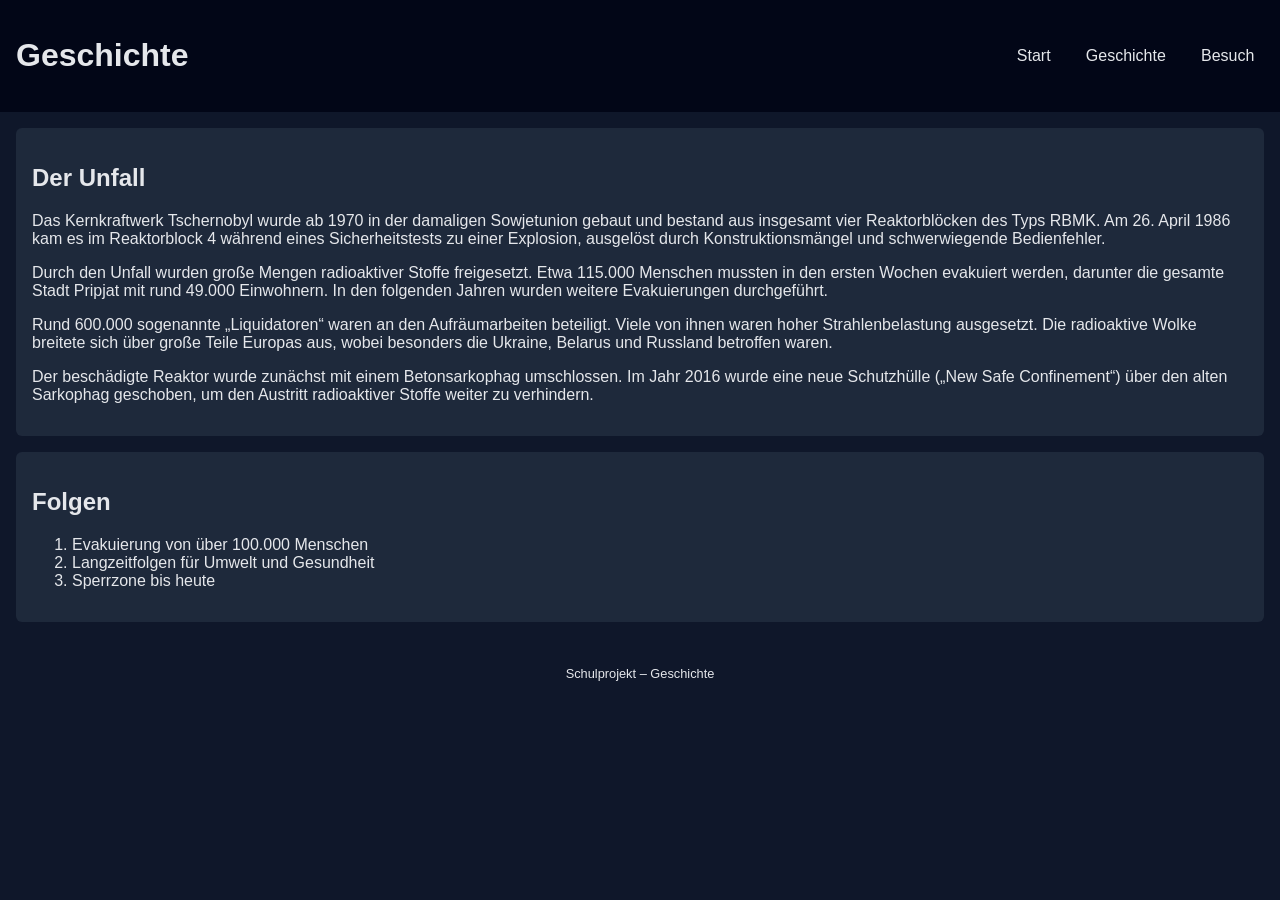
==== Website_Präsi/history.html @ bd39e34d "Präsentationswebsite erstellt" ====
<!DOCTYPE html>
<html lang="de">
<head>
  <meta charset="UTF-8">
  <meta name="viewport" content="width=device-width, initial-scale=1.0">
  <title>Geschichte von Tschernobyl</title>
  <link rel="stylesheet" href="css/style.css">
</head>
<body>

<header class="header">
  <h1>Geschichte</h1>
  <nav class="nav">
    <a href="index.html">Start</a>
    <a href="history.html">Geschichte</a>
    <a href="visit.html">Besuch</a>
  </nav>
</header>

<main class="content single">
  <article class="card">
    <h2>Der Unfall</h2>
    <p>
   <p>
Das Kernkraftwerk Tschernobyl wurde ab 1970 in der damaligen Sowjetunion
gebaut und bestand aus insgesamt vier Reaktorblöcken des Typs RBMK.
Am 26. April 1986 kam es im Reaktorblock 4 während eines Sicherheitstests
zu einer Explosion, ausgelöst durch Konstruktionsmängel und
schwerwiegende Bedienfehler.
</p>

<p>
Durch den Unfall wurden große Mengen radioaktiver Stoffe freigesetzt.
Etwa 115.000 Menschen mussten in den ersten Wochen evakuiert werden,
darunter die gesamte Stadt Pripjat mit rund 49.000 Einwohnern.
In den folgenden Jahren wurden weitere Evakuierungen durchgeführt.
</p>

<p>
Rund 600.000 sogenannte „Liquidatoren“ waren an den Aufräumarbeiten
beteiligt. Viele von ihnen waren hoher Strahlenbelastung ausgesetzt.
Die radioaktive Wolke breitete sich über große Teile Europas aus,
wobei besonders die Ukraine, Belarus und Russland betroffen waren.
</p>

<p>
Der beschädigte Reaktor wurde zunächst mit einem Betonsarkophag
umschlossen. Im Jahr 2016 wurde eine neue Schutzhülle („New Safe
Confinement“) über den alten Sarkophag geschoben, um den Austritt
radioaktiver Stoffe weiter zu verhindern.
</p>

    </p>
  </article>

  <article class="card">
    <h2>Folgen</h2>
    <ol>
      <li>Evakuierung von über 100.000 Menschen</li>
      <li>Langzeitfolgen für Umwelt und Gesundheit</li>
      <li>Sperrzone bis heute</li>
    </ol>
  </article>
</main>

<footer class="footer">
  <p>Schulprojekt – Geschichte</p>
</footer>

</body>
</html>
---- Website_Präsi/css/style.css ----
:root {
  --bg: #0f172a;
  --card: #1e293b;
  --text: #e5e7eb;
  --accent: #38bdf8;
  --space: 1rem;
}

* {
  box-sizing: border-box;
}

body {
  margin: 0;
  font-family: Arial, sans-serif;
  background: var(--bg);
  color: var(--text);
}

.header {
  position: sticky;
  z-index: 1000;
  top: 0;
  background: #020617;
  padding: var(--space);
  display: flex;
  justify-content: space-between;
  align-items: center;
}

.nav {
  display: flex;
  gap: var(--space);
}

.nav a {
  color: var(--text);
  text-decoration: none;
  padding: 0.3rem 0.6rem;
}

.nav a:hover {
  background: var(--accent);
  color: #000;
}

.layout {
  display: grid;
  grid-template-columns: 3fr 1fr;
  gap: var(--space);
  padding: var(--space);
}

.content {
  display: flex;
  flex-direction: column;
  gap: var(--space);
}

.single {
  padding: var(--space);
}

.sidebar {
  background: var(--card);
  padding: var(--space);
}

.card {
  background: var(--card);
  padding: var(--space);
  border-radius: 6px;
  transition: transform 0.3s;
}

.card:hover {
  transform: translateY(-4px);
}

table {
  width: 100%;
  border-collapse: collapse;
}

th, td {
  border: 1px solid #334155;
  padding: 0.4rem;
}

.form {
  max-width: 400px;
  display: flex;
  flex-direction: column;
  gap: var(--space);
}

.form input,
.form select,
.form textarea {
  width: 100%;
  padding: 0.4rem;
}

.form input:focus,
.form textarea:focus {
  outline: 2px solid var(--accent);
}

button {
  background: var(--accent);
  border: none;
  padding: 0.6rem;
  cursor: pointer;
}

button:hover {
  opacity: 0.8;
}

.video-wrapper {
  aspect-ratio: 16 / 9;
}

.video-wrapper iframe {
  width: 100%;
  height: 100%;
}

.footer {
  text-align: center;
  padding: var(--space);
  font-size: 0.8rem;
}

/* Responsive */
@media (max-width: 800px) {
  .layout {
    grid-template-columns: 1fr;
  }

  .sidebar {
    order: 2;
  }
}

.nav {
  display: flex;
  gap: var(--space);
  flex-wrap: wrap;          /* erlaubt Umbruch */
  justify-content: flex-end;
}

@media (max-width: 500px) {
  .header {
    flex-direction: column; /* Titel oben, Menü darunter */
    align-items: flex-start;
    gap: 0.5rem;
  }

  .nav {
    width: 100%;
    justify-content: flex-start;
    gap: 0.5rem;
  }

  .nav a {
    font-size: 0.95rem;
    padding: 0.35rem 0.5rem;
  }
}

.sidebar-image {
  width: 100%;
  margin-top: 1rem;
  border-radius: 6px;
  opacity: 0.9;
}

.sidebar-image:hover {
  opacity: 1;
}
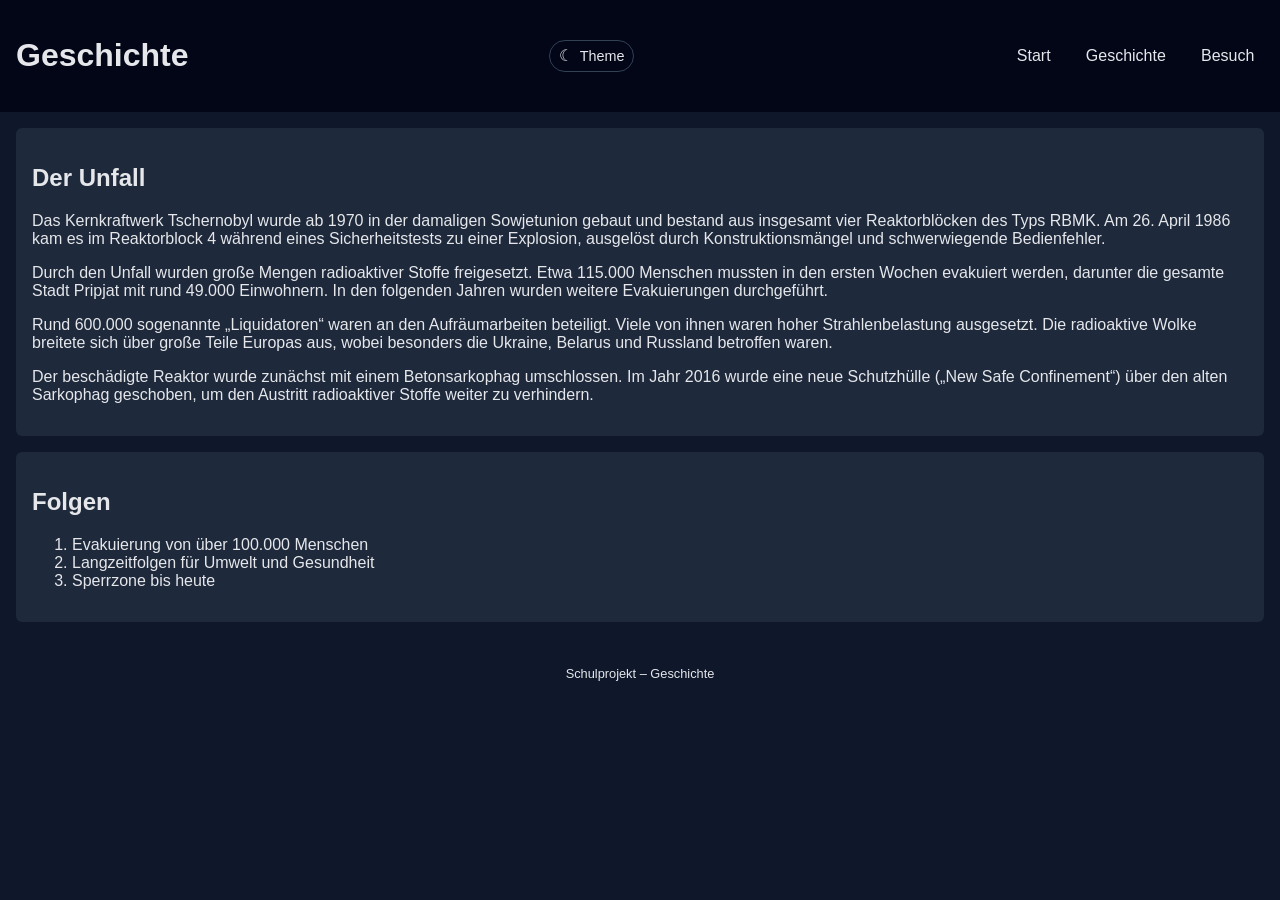
==== commit 3804dca5: "made live server to serve videolink and some small changes" ====
--- a/Website_Präsi/history.html
+++ b/Website_Präsi/history.html
@@ -10,6 +10,14 @@
 
 <header class="header">
   <h1>Geschichte</h1>
+  <div class="theme">
+  <input type="checkbox" id="theme-toggle" class="theme__toggle">
+  <label for="theme-toggle" class="theme__label" title="Dark/Light umschalten">
+    <span class="theme__icon" aria-hidden="true">☾</span>
+    <span class="theme__text">Theme</span>
+  </label>
+</div>
+
   <nav class="nav">
     <a href="index.html">Start</a>
     <a href="history.html">Geschichte</a>
--- a/Website_Präsi/css/style.css
+++ b/Website_Präsi/css/style.css
@@ -1,10 +1,15 @@
 :root {
+  /* Default: Dark */
   --bg: #0f172a;
   --card: #1e293b;
   --text: #e5e7eb;
+  --muted: #94a3b8;
+  --border: #334155;
+  --header: #020617;
   --accent: #38bdf8;
   --space: 1rem;
 }
+
 
 * {
   box-sizing: border-box;
@@ -19,14 +24,15 @@
 
 .header {
   position: sticky;
-  z-index: 1000;
   top: 0;
-  background: #020617;
+  z-index: 9999;
+  background: var(--header);
   padding: var(--space);
   display: flex;
   justify-content: space-between;
   align-items: center;
 }
+
 
 .nav {
   display: flex;
@@ -83,7 +89,7 @@
 }
 
 th, td {
-  border: 1px solid #334155;
+  border: 1px solid var(--border);
   padding: 0.4rem;
 }
 
@@ -108,11 +114,13 @@
 
 button {
   background: var(--accent);
+  color: var(--bg);
   border: none;
   padding: 0.6rem;
   cursor: pointer;
 }
 
+
 button:hover {
   opacity: 0.8;
 }
@@ -132,7 +140,7 @@
   font-size: 0.8rem;
 }
 
-/* Responsive */
+
 @media (max-width: 800px) {
   .layout {
     grid-template-columns: 1fr;
@@ -143,16 +151,15 @@
   }
 }
 
-.nav {
-  display: flex;
-  gap: var(--space);
-  flex-wrap: wrap;          /* erlaubt Umbruch */
-  justify-content: flex-end;
-}
+.nav a:hover {
+  background: var(--accent);
+  color: var(--bg);
+}
+
 
 @media (max-width: 500px) {
   .header {
-    flex-direction: column; /* Titel oben, Menü darunter */
+    flex-direction: column; 
     align-items: flex-start;
     gap: 0.5rem;
   }
@@ -180,4 +187,65 @@
   opacity: 1;
 }
 
-
+/* Theme Toggle UI */
+.theme {
+  display: flex;
+  align-items: center;
+  gap: 0.5rem;
+  margin-right: 0.75rem;
+}
+
+.theme__toggle {
+  position: absolute;
+  opacity: 0;
+  pointer-events: none;
+}
+
+.theme__label {
+  display: inline-flex;
+  align-items: center;
+  gap: 0.4rem;
+  padding: 0.35rem 0.55rem;
+  border: 1px solid var(--border);
+  border-radius: 999px;
+  cursor: pointer;
+  user-select: none;
+}
+
+.theme__label:hover {
+  background: var(--accent);
+  color: #000;
+}
+
+.theme__text {
+  font-size: 0.9rem;
+}
+
+/* Light mode: wenn Toggle aktiv ist, ändern wir Variablen über :has() */
+body:has(#theme-toggle:checked) {
+  --bg: #f8fafc;
+  --card: #ffffff;
+  --text: #0f172a;
+  --muted: #475569;
+  --border: #cbd5e1;
+  --header: #e2e8f0;
+  --accent: #2563eb;
+}
+
+/* Optional: Icon wechselt */
+body:has(#theme-toggle:checked) .theme__icon {
+  content: "☀";
+}
+
+/* Mobile: Theme + Nav schön umbrechen */
+@media (max-width: 500px) {
+  .header {
+    align-items: stretch;
+  }
+
+  .theme {
+    margin-right: 0;
+  }
+}
+
+
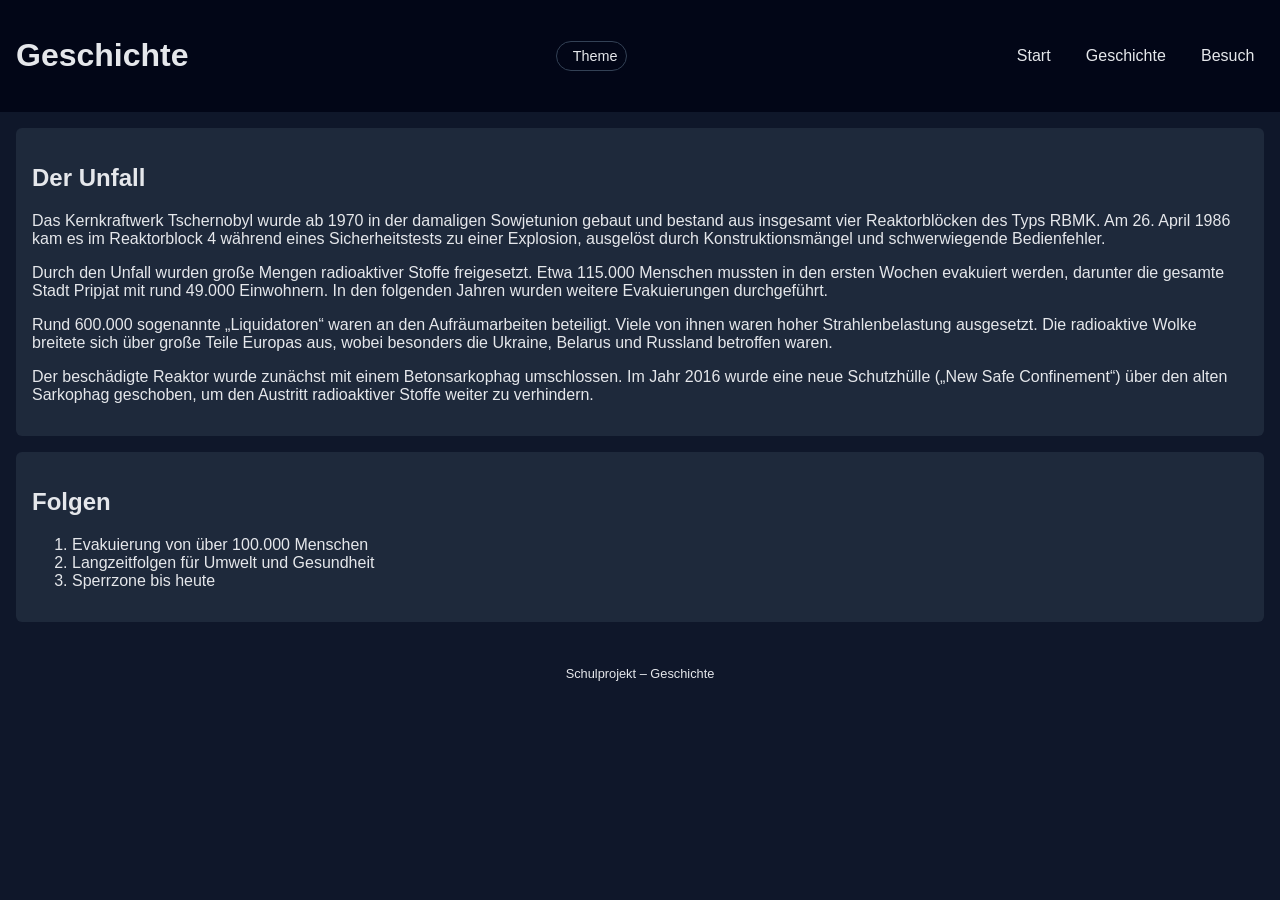
==== commit 6db2b6d1: "added in a radiation map" ====
--- a/Website_Präsi/history.html
+++ b/Website_Präsi/history.html
@@ -13,7 +13,7 @@
   <div class="theme">
   <input type="checkbox" id="theme-toggle" class="theme__toggle">
   <label for="theme-toggle" class="theme__label" title="Dark/Light umschalten">
-    <span class="theme__icon" aria-hidden="true">☾</span>
+    <span class="theme__icon" aria-hidden="true"></span>
     <span class="theme__text">Theme</span>
   </label>
 </div>
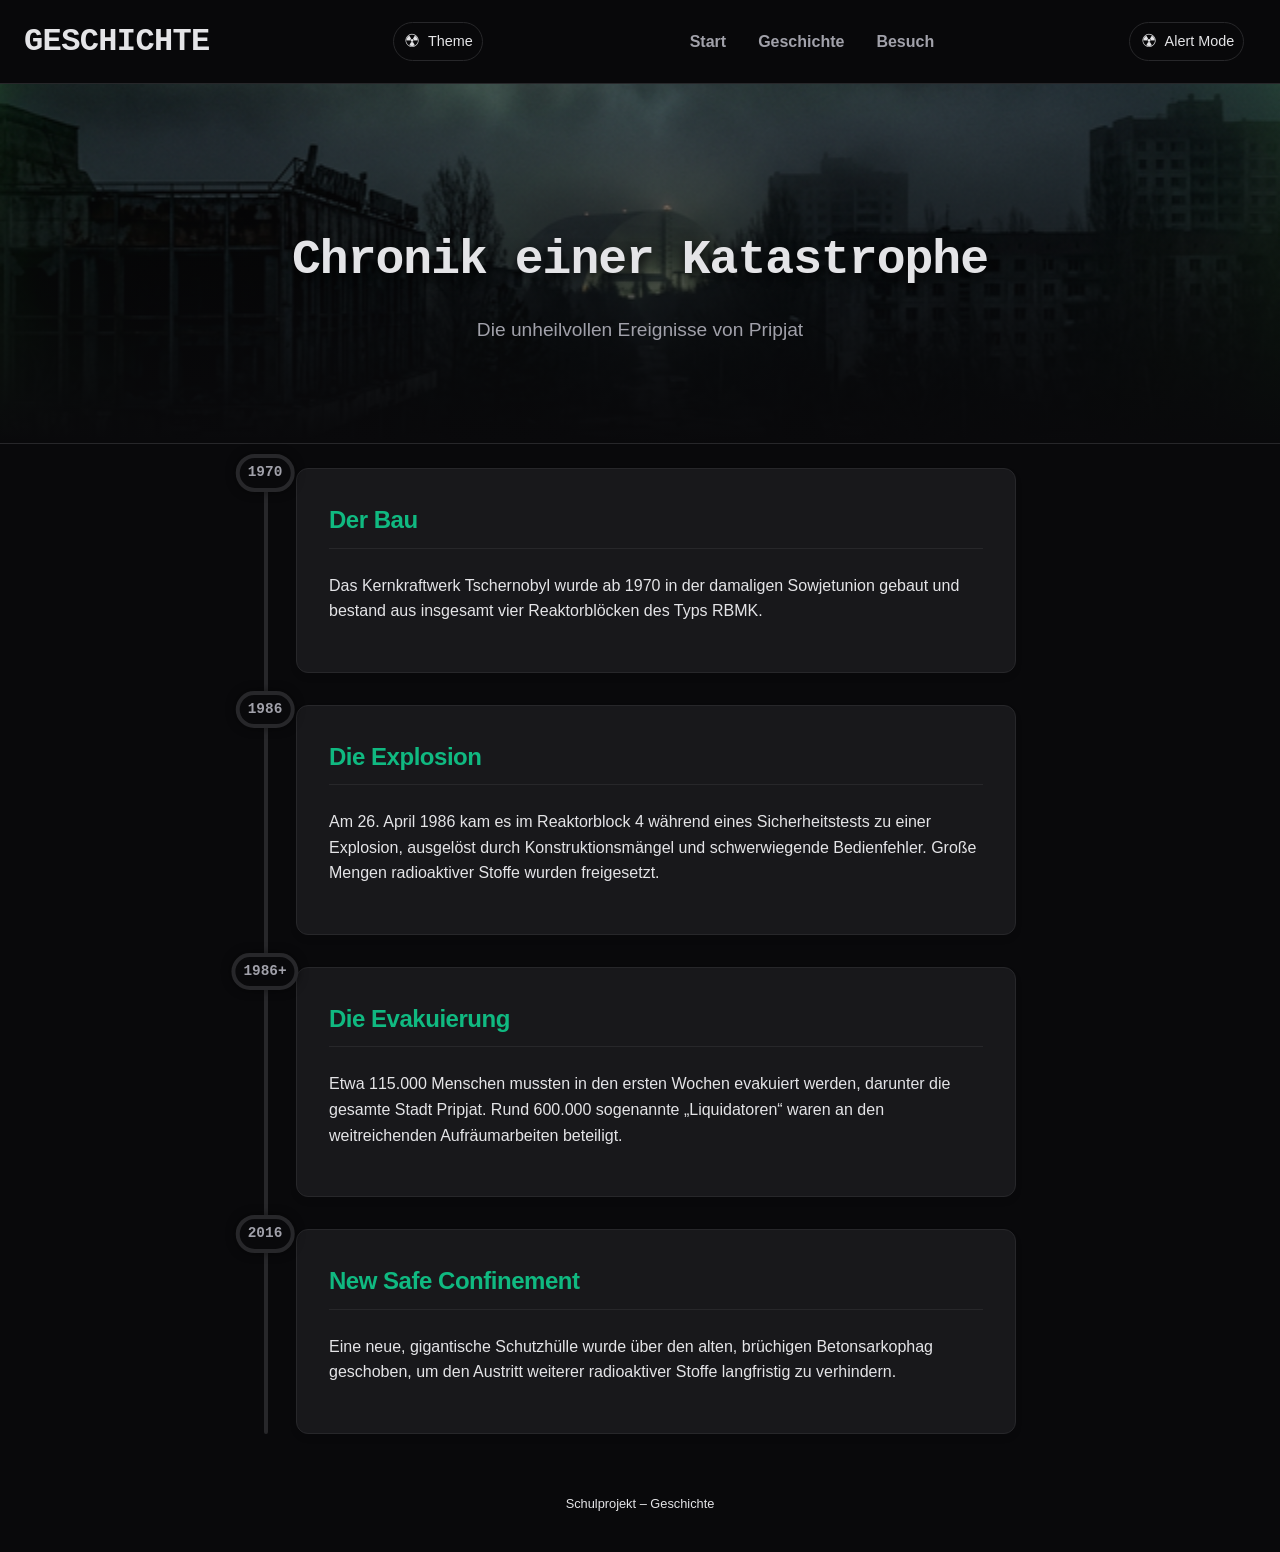
==== commit 0b63a327: "Präsi Website refurbished" ====
--- a/Website_Präsi/history.html
+++ b/Website_Präsi/history.html
@@ -1,79 +1,82 @@
 <!DOCTYPE html>
 <html lang="de">
+
 <head>
   <meta charset="UTF-8">
   <meta name="viewport" content="width=device-width, initial-scale=1.0">
   <title>Geschichte von Tschernobyl</title>
   <link rel="stylesheet" href="css/style.css">
 </head>
+
 <body>
 
-<header class="header">
-  <h1>Geschichte</h1>
-  <div class="theme">
-  <input type="checkbox" id="theme-toggle" class="theme__toggle">
-  <label for="theme-toggle" class="theme__label" title="Dark/Light umschalten">
-    <span class="theme__icon" aria-hidden="true"></span>
-    <span class="theme__text">Theme</span>
-  </label>
-</div>
+  <header class="header">
+    <h1>Geschichte</h1>
+    <div class="theme">
+      <input type="checkbox" id="theme-toggle" class="theme__toggle">
+      <label for="theme-toggle" class="theme__label" title="Dark/Light umschalten">
+        <span class="theme__icon" aria-hidden="true"></span>
+        <span class="theme__text">Theme</span>
+      </label>
+    </div>
 
-  <nav class="nav">
-    <a href="index.html">Start</a>
-    <a href="history.html">Geschichte</a>
-    <a href="visit.html">Besuch</a>
-  </nav>
-</header>
+    <nav class="nav">
+      <a href="index.html">Start</a>
+      <a href="history.html">Geschichte</a>
+      <a href="visit.html">Besuch</a>
+    </nav>
+    <div class="theme">
+      <input type="checkbox" id="theme-toggle" class="theme__toggle">
+      <label for="theme-toggle" class="theme__label" title="High/Low Radiation Mode">
+        <span class="theme__icon" aria-hidden="true"></span>
+        <span class="theme__text">Alert Mode</span>
+      </label>
+    </div>
+  </header>
 
-<main class="content single">
-  <article class="card">
-    <h2>Der Unfall</h2>
-    <p>
-   <p>
-Das Kernkraftwerk Tschernobyl wurde ab 1970 in der damaligen Sowjetunion
-gebaut und bestand aus insgesamt vier Reaktorblöcken des Typs RBMK.
-Am 26. April 1986 kam es im Reaktorblock 4 während eines Sicherheitstests
-zu einer Explosion, ausgelöst durch Konstruktionsmängel und
-schwerwiegende Bedienfehler.
-</p>
+  <section class="hero-section" style="height: 40vh; min-height: 250px;">
+    <div class="hero-content">
+      <h2>Chronik einer Katastrophe</h2>
+      <p>Die unheilvollen Ereignisse von Pripjat</p>
+    </div>
+  </section>
 
-<p>
-Durch den Unfall wurden große Mengen radioaktiver Stoffe freigesetzt.
-Etwa 115.000 Menschen mussten in den ersten Wochen evakuiert werden,
-darunter die gesamte Stadt Pripjat mit rund 49.000 Einwohnern.
-In den folgenden Jahren wurden weitere Evakuierungen durchgeführt.
-</p>
+  <main class="content single timeline-container">
+    <div class="timeline">
+      <div class="timeline-item card">
+        <div class="timeline-marker">1970</div>
+        <h2>Der Bau</h2>
+        <p>Das Kernkraftwerk Tschernobyl wurde ab 1970 in der damaligen Sowjetunion gebaut und bestand aus insgesamt
+          vier Reaktorblöcken des Typs RBMK.</p>
+      </div>
 
-<p>
-Rund 600.000 sogenannte „Liquidatoren“ waren an den Aufräumarbeiten
-beteiligt. Viele von ihnen waren hoher Strahlenbelastung ausgesetzt.
-Die radioaktive Wolke breitete sich über große Teile Europas aus,
-wobei besonders die Ukraine, Belarus und Russland betroffen waren.
-</p>
+      <div class="timeline-item card">
+        <div class="timeline-marker accent-marker">1986</div>
+        <h2>Die Explosion</h2>
+        <p>Am 26. April 1986 kam es im Reaktorblock 4 während eines Sicherheitstests zu einer Explosion, ausgelöst durch
+          Konstruktionsmängel und schwerwiegende Bedienfehler. Große Mengen radioaktiver Stoffe wurden freigesetzt.</p>
+      </div>
 
-<p>
-Der beschädigte Reaktor wurde zunächst mit einem Betonsarkophag
-umschlossen. Im Jahr 2016 wurde eine neue Schutzhülle („New Safe
-Confinement“) über den alten Sarkophag geschoben, um den Austritt
-radioaktiver Stoffe weiter zu verhindern.
-</p>
+      <div class="timeline-item card">
+        <div class="timeline-marker">1986+</div>
+        <h2>Die Evakuierung</h2>
+        <p>Etwa 115.000 Menschen mussten in den ersten Wochen evakuiert werden, darunter die gesamte Stadt Pripjat. Rund
+          600.000 sogenannte „Liquidatoren“ waren an den weitreichenden Aufräumarbeiten beteiligt.</p>
+      </div>
 
-    </p>
-  </article>
+      <div class="timeline-item card">
+        <div class="timeline-marker">2016</div>
+        <h2>New Safe Confinement</h2>
+        <p>Eine neue, gigantische Schutzhülle wurde über den alten, brüchigen Betonsarkophag geschoben, um den Austritt
+          weiterer radioaktiver Stoffe langfristig zu verhindern.</p>
+      </div>
+    </div>
+  </main>
 
-  <article class="card">
-    <h2>Folgen</h2>
-    <ol>
-      <li>Evakuierung von über 100.000 Menschen</li>
-      <li>Langzeitfolgen für Umwelt und Gesundheit</li>
-      <li>Sperrzone bis heute</li>
-    </ol>
-  </article>
-</main>
-
-<footer class="footer">
-  <p>Schulprojekt – Geschichte</p>
-</footer>
+  <footer class="footer">
+    <p>Schulprojekt – Geschichte</p>
+  </footer>
 
 </body>
-</html>
+
+</html>
--- a/Website_Präsi/css/style.css
+++ b/Website_Präsi/css/style.css
@@ -1,13 +1,24 @@
 :root {
-  /* Default: Dark */
-  --bg: #0f172a;
-  --card: #1e293b;
-  --text: #e5e7eb;
-  --muted: #94a3b8;
-  --border: #334155;
-  --header: #020617;
-  --accent: #38bdf8;
-  --space: 1rem;
+  /* Default: Dark / Low Radiation Mode */
+  --bg: #09090b;
+  /* Very dark grey, almost black */
+  --card: #18181b;
+  /* Slightly lighter dark grey for cards */
+  --text: #e4e4e7;
+  /* Off-white text */
+  --muted: #a1a1aa;
+  /* Muted grey text */
+  --border: #27272a;
+  /* Dark border */
+  --header: rgba(9, 9, 11, 0.8);
+  /* Translucent header for glassmorphism */
+  --accent: #10b981;
+  /* Toxic green accent */
+  --accent-glow: rgba(16, 185, 129, 0.2);
+  /* Glow effect for green */
+  --accent-hover: #059669;
+  /* Darker green on hover */
+  --space: 1.5rem;
 }
 
 
@@ -15,11 +26,29 @@
   box-sizing: border-box;
 }
 
+@import url('https://fonts.googleapis.com/css2?family=Inter:wght@300;400;600;800&family=Roboto+Mono:wght@400;700&display=swap');
+
 body {
   margin: 0;
-  font-family: Arial, sans-serif;
+  font-family: 'Inter', sans-serif;
   background: var(--bg);
   color: var(--text);
+  line-height: 1.6;
+  transition: background-color 0.5s ease, color 0.5s ease;
+}
+
+h1,
+h2,
+h3 {
+  letter-spacing: -0.02em;
+}
+
+h1 {
+  font-family: 'Roboto Mono', monospace;
+  font-weight: 800;
+  text-transform: uppercase;
+  font-size: 2rem;
+  margin: 0;
 }
 
 .header {
@@ -27,27 +56,67 @@
   top: 0;
   z-index: 9999;
   background: var(--header);
-  padding: var(--space);
+  backdrop-filter: blur(12px);
+  -webkit-backdrop-filter: blur(12px);
+  border-bottom: 1px solid var(--border);
+  padding: 1rem var(--space);
   display: flex;
   justify-content: space-between;
   align-items: center;
-}
-
+  transition: background-color 0.5s ease, border-color 0.5s ease;
+}
+
+.header-content {
+  display: flex;
+  align-items: center;
+  gap: 2rem;
+}
+
+.hero-section {
+  width: 100%;
+  height: 60vh;
+  min-height: 400px;
+  background: linear-gradient(to bottom, rgba(9, 9, 11, 0.3), rgba(9, 9, 11, 1)), url('../images/chernobyl_bg.webp') center/cover no-repeat;
+  display: flex;
+  align-items: center;
+  justify-content: center;
+  text-align: center;
+  padding: 2rem;
+  border-bottom: 1px solid var(--border);
+}
+
+.hero-content h2 {
+  font-family: 'Roboto Mono', monospace;
+  font-size: 3rem;
+  color: var(--text);
+  margin-bottom: 1rem;
+  text-shadow: 0 4px 12px rgba(0, 0, 0, 0.8);
+}
+
+.hero-content p {
+  font-size: 1.2rem;
+  color: var(--muted);
+  max-width: 600px;
+  margin: 0 auto;
+}
 
 .nav {
   display: flex;
-  gap: var(--space);
+  gap: 0.5rem;
 }
 
 .nav a {
-  color: var(--text);
+  color: var(--muted);
   text-decoration: none;
-  padding: 0.3rem 0.6rem;
+  padding: 0.5rem 0.75rem;
+  border-radius: 4px;
+  font-weight: 600;
+  transition: all 0.3s ease;
 }
 
 .nav a:hover {
-  background: var(--accent);
-  color: #000;
+  background: var(--accent-glow);
+  color: var(--accent);
 }
 
 .layout {
@@ -74,13 +143,82 @@
 
 .card {
   background: var(--card);
-  padding: var(--space);
-  border-radius: 6px;
-  transition: transform 0.3s;
+  padding: 2rem;
+  border-radius: 12px;
+  border: 1px solid var(--border);
+  box-shadow: 0 4px 6px rgba(0, 0, 0, 0.1);
+  transition: all 0.4s cubic-bezier(0.175, 0.885, 0.32, 1.275);
 }
 
 .card:hover {
-  transform: translateY(-4px);
+  transform: translateY(-5px);
+  box-shadow: 0 10px 20px rgba(0, 0, 0, 0.2), 0 0 15px var(--accent-glow);
+  border-color: var(--accent);
+}
+
+.card h2 {
+  margin-top: 0;
+  color: var(--accent);
+  border-bottom: 1px solid var(--border);
+  padding-bottom: 0.5rem;
+  margin-bottom: 1.5rem;
+}
+
+/* Timeline specific styles */
+.timeline-container {
+  max-width: 800px;
+  margin: 0 auto;
+}
+
+.timeline {
+  position: relative;
+  padding-left: 2rem;
+  display: flex;
+  flex-direction: column;
+  gap: 2rem;
+}
+
+.timeline::before {
+  content: '';
+  position: absolute;
+  top: 0;
+  bottom: 0;
+  left: 0;
+  width: 4px;
+  background: var(--border);
+  border-radius: 4px;
+}
+
+.timeline-item {
+  position: relative;
+}
+
+.timeline-marker {
+  position: absolute;
+  top: -15px;
+  left: -2rem;
+  transform: translateX(-50%);
+  background: var(--bg);
+  border: 4px solid var(--border);
+  color: var(--muted);
+  font-weight: bold;
+  font-size: 0.9rem;
+  padding: 0.2rem 0.5rem;
+  border-radius: 20px;
+  box-shadow: 0 0 10px rgba(0, 0, 0, 0.5);
+  font-family: 'Roboto Mono', monospace;
+  transition: all 0.3s ease;
+}
+
+.timeline-item:hover .timeline-marker {
+  border-color: var(--accent);
+  color: var(--accent);
+  box-shadow: 0 0 15px var(--accent-glow);
+}
+
+.timeline-item:hover .accent-marker {
+  background: var(--accent);
+  color: #fff;
 }
 
 table {
@@ -88,45 +226,73 @@
   border-collapse: collapse;
 }
 
-th, td {
+th,
+td {
   border: 1px solid var(--border);
   padding: 0.4rem;
 }
 
 .form {
-  max-width: 400px;
+  max-width: 500px;
   display: flex;
   flex-direction: column;
-  gap: var(--space);
+  gap: 1.2rem;
+}
+
+.form label {
+  display: flex;
+  flex-direction: column;
+  font-weight: 600;
+  font-size: 0.9rem;
+  color: var(--muted);
+  gap: 0.4rem;
 }
 
 .form input,
 .form select,
 .form textarea {
   width: 100%;
-  padding: 0.4rem;
+  padding: 0.8rem;
+  background: var(--bg);
+  border: 1px solid var(--border);
+  border-radius: 6px;
+  color: var(--text);
+  font-family: inherit;
+  transition: all 0.3s ease;
 }
 
 .form input:focus,
+.form select:focus,
 .form textarea:focus {
-  outline: 2px solid var(--accent);
+  outline: none;
+  border-color: var(--accent);
+  box-shadow: 0 0 0 3px var(--accent-glow);
 }
 
 button {
   background: var(--accent);
-  color: var(--bg);
+  color: #fff;
   border: none;
-  padding: 0.6rem;
+  padding: 0.8rem 1.5rem;
+  border-radius: 6px;
+  font-weight: 600;
+  font-size: 1rem;
   cursor: pointer;
-}
-
+  transition: all 0.3s ease;
+  align-self: flex-start;
+}
 
 button:hover {
-  opacity: 0.8;
+  background: var(--accent-hover);
+  transform: translateY(-2px);
+  box-shadow: 0 4px 12px var(--accent-glow);
 }
 
 .video-wrapper {
   aspect-ratio: 16 / 9;
+  border-radius: 8px;
+  overflow: hidden;
+  border: 1px solid var(--border);
 }
 
 .video-wrapper iframe {
@@ -159,7 +325,7 @@
 
 @media (max-width: 500px) {
   .header {
-    flex-direction: column; 
+    flex-direction: column;
     align-items: flex-start;
     gap: 0.5rem;
   }
@@ -187,7 +353,7 @@
   opacity: 1;
 }
 
-/* Theme Toggle UI */
+
 .theme {
   display: flex;
   align-items: center;
@@ -221,7 +387,7 @@
   font-size: 0.9rem;
 }
 
-/* Light mode: wenn Toggle aktiv ist, ändern wir Variablen über :has() */
+
 body:has(#theme-toggle:checked) {
   --bg: #f8fafc;
   --card: #ffffff;
@@ -232,12 +398,25 @@
   --accent: #2563eb;
 }
 
-/* Optional: Icon wechselt */
-body:has(#theme-toggle:checked) .theme__icon {
-  content: "☀";
-}
-
-/* Mobile: Theme + Nav schön umbrechen */
+.theme__icon {
+  display: inline-block;
+  width: 1.2em;
+  text-align: center;
+}
+
+.theme__icon::before {
+  content: "☢";
+  /* Changed from moon to radiation symbol */
+  font-size: 1.1rem;
+  line-height: 1;
+}
+
+body:has(#theme-toggle:checked) .theme__icon::before {
+  content: "☢";
+  /* Same symbol, just indicates mode change */
+}
+
+
 @media (max-width: 500px) {
   .header {
     align-items: stretch;
@@ -249,3 +428,25 @@
 }
 
 
+
+
+.muted {
+  color: var(--muted);
+  margin-top: 0.25rem;
+}
+
+
+.map-wrapper {
+  aspect-ratio: 16 / 10;
+  width: 100%;
+  border-radius: 6px;
+  overflow: hidden;
+  border: 1px solid var(--border);
+}
+
+.map-wrapper iframe {
+  width: 100%;
+  height: 100%;
+  border: 0;
+  display: block;
+}
